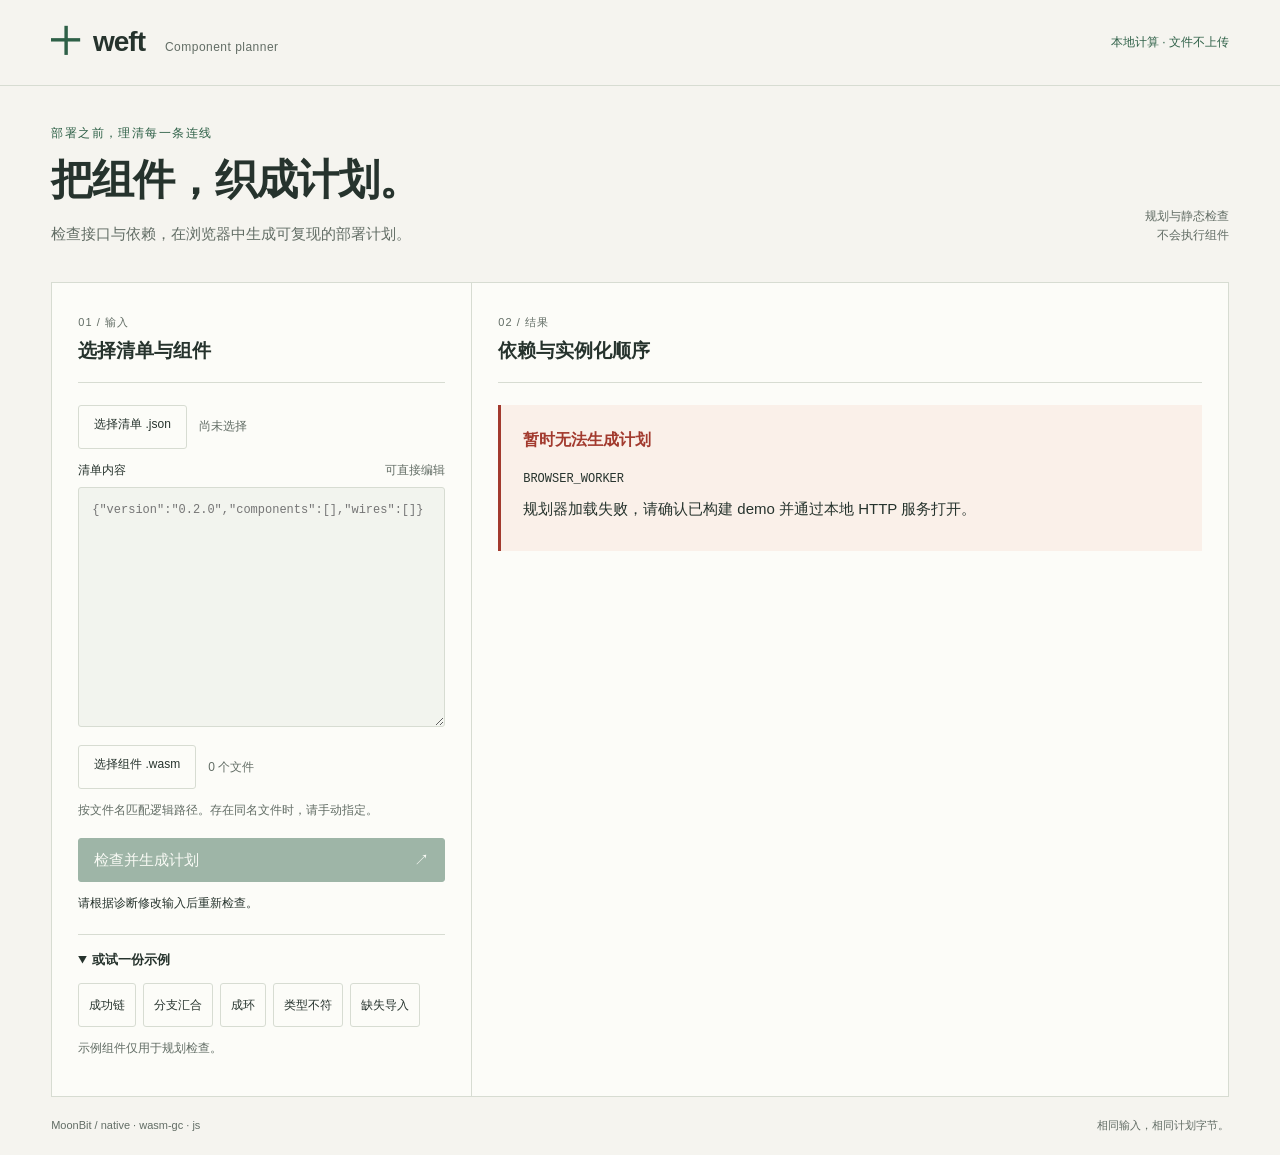
==== demo/index.html @ 41f1020a "feat: add local browser planner and five verified examples" ====
<!doctype html>
<html lang="zh-CN"><head><meta charset="utf-8"><meta name="viewport" content="width=device-width,initial-scale=1"><meta name="color-scheme" content="light"><meta http-equiv="Content-Security-Policy" content="default-src 'self'; script-src 'self'; style-src 'self'; connect-src 'self'; worker-src 'self'; img-src 'self' data:; object-src 'none'; base-uri 'none'"><title>weft · 本地规划工作台</title><link rel="stylesheet" href="style.css"></head>
<body><header><a class="brand" href="./" aria-label="weft 首页"><span class="weave" aria-hidden="true">╋</span> weft<span class="subbrand">Component planner</span></a><span class="local">本地计算 · 文件不上传</span></header>
<main><div class="intro"><div><p class="eyebrow">部署之前，理清每一条连线</p><h1>把组件，织成计划。</h1><p>检查接口与依赖，在浏览器中生成可复现的部署计划。</p></div><p class="boundary">规划与静态检查<br><strong>不会执行组件</strong></p></div>
<div class="workbench"><section class="inputs" aria-labelledby="input-title"><div class="section-title"><span>01 / 输入</span><h2 id="input-title">选择清单与组件</h2></div>
<div class="file-row"><label class="file-button" for="manifest-file">选择清单 .json</label><input id="manifest-file" type="file" accept=".json,application/json"><span id="manifest-name">尚未选择</span></div>
<label for="manifest">清单内容 <span>可直接编辑</span></label><textarea id="manifest" spellcheck="false" placeholder='{"version":"0.2.0","components":[],"wires":[]}'></textarea>
<div class="file-row"><label class="file-button" for="component-files">选择组件 .wasm</label><input id="component-files" type="file" multiple accept=".wasm,application/wasm"><span id="file-count">0 个文件</span></div>
<p class="hint">按文件名匹配逻辑路径。存在同名文件时，请手动指定。</p><div id="mapping" aria-label="组件与文件对应关系"></div>
<button id="check" class="primary" disabled>检查并生成计划 <span aria-hidden="true">↗</span></button><p id="status" role="status" aria-live="polite">正在准备规划器…</p>
<details class="examples" open><summary>或试一份示例</summary><div id="examples"><button data-case="chain">成功链</button><button data-case="diamond">分支汇合</button><button data-case="cycle">成环</button><button data-case="type-mismatch">类型不符</button><button data-case="missing-import">缺失导入</button></div><p class="hint">示例组件仅用于规划检查。</p></details></section>
<section class="results" aria-labelledby="result-title"><div class="section-title"><span>02 / 结果</span><h2 id="result-title">依赖与实例化顺序</h2></div><div id="empty"><div class="thread-lines" aria-hidden="true">┈┈┈┈╂┈┈┈┈<br>┈┈╂┈┈┈┈┈┈<br>┈┈┈┈┈┈╂┈┈</div><h3>从一份清单开始</h3><p>计划生成后，这里会显示实际依赖图、<br>实例顺序与规范 JSON。</p></div>
<div id="diagnostic" hidden role="alert"></div><div id="success" hidden><div class="result-toolbar"><div><span class="success-label">规划通过</span><p id="hash"></p></div><button id="download" class="primary">下载 plan.json ↓</button></div><div class="graph-scroll" tabindex="0" aria-label="依赖图可横向滚动"><svg id="graph" role="img" aria-label="实际计划依赖图"></svg></div><table><caption>实例化顺序</caption><thead><tr><th>顺序</th><th>组件</th><th>逻辑路径</th><th>输入连线</th></tr></thead><tbody id="instances"></tbody></table><details><summary>规范计划 JSON</summary><pre id="plan-json"></pre></details></div>
</section></div><footer><span>MoonBit / native · wasm-gc · js</span><span>相同输入，相同计划字节。</span></footer></main><script type="module" src="app.mjs"></script></body></html>
---- demo/style.css ----
*{box-sizing:border-box} :root{--paper:#f5f4ef;--panel:#fcfcf8;--ink:#26332d;--muted:#626d65;--line:#d7dcd2;--green:#2e6047;--red:#a23a2e} body{margin:0;background:var(--paper);color:var(--ink);font:15px/1.6 "Segoe UI","Microsoft YaHei",sans-serif}button,input,textarea,select{font:inherit}button,.file-button{min-height:44px;cursor:pointer;border:1px solid var(--line);background:var(--panel);color:var(--ink);padding:9px 15px;border-radius:3px}button:hover,.file-button:hover{border-color:var(--green);background:#edf1e9}button:disabled{opacity:.45;cursor:default}button:focus-visible,textarea:focus-visible,select:focus-visible,summary:focus-visible,a:focus-visible,.graph-scroll:focus-visible{outline:3px solid #769b7d;outline-offset:3px}header{padding:20px clamp(20px,4vw,64px);display:flex;align-items:center;justify-content:space-between;border-bottom:1px solid var(--line)}.brand{color:var(--ink);font-size:28px;font-weight:650;text-decoration:none;letter-spacing:-1px}.weave{color:var(--green);margin-right:8px}.subbrand{font-size:12px;font-weight:400;letter-spacing:.04em;margin-left:20px;color:var(--muted)}.local{font-size:12px;color:var(--green)}main{max-width:1560px;margin:auto;padding:38px clamp(20px,4vw,64px) 20px}.intro{display:flex;justify-content:space-between;align-items:flex-end;margin-bottom:36px}.eyebrow{font-size:12px;letter-spacing:.12em;color:var(--green);margin:0 0 12px}h1{font-size:clamp(30px,3.3vw,46px);line-height:1.2;letter-spacing:-1px;font-weight:600;margin:0 0 16px}.intro p:not(.eyebrow){color:var(--muted);margin:0}.boundary{text-align:right;font-size:12px;padding-left:24px}.boundary strong{font-weight:500}.workbench{display:grid;grid-template-columns:minmax(310px,420px) minmax(0,1fr);border:1px solid var(--line);background:var(--panel)}.inputs{padding:26px;border-right:1px solid var(--line)}.results{min-width:0;padding:26px}.section-title{border-bottom:1px solid var(--line);padding-bottom:16px;margin-bottom:22px}.section-title>span{font-size:11px;color:var(--muted);letter-spacing:.1em}h2{font-size:19px;font-weight:600;margin:3px 0 0}.file-row{display:flex;align-items:center;gap:12px;margin:18px 0 12px;font-size:12px;flex-wrap:wrap}.file-row>span{color:var(--muted);overflow-wrap:anywhere}input[type=file]{position:absolute;width:1px;height:1px;opacity:0;overflow:hidden}.file-row:focus-within .file-button{outline:3px solid #769b7d;outline-offset:3px}label:not(.file-button){display:block;font-size:12px;margin-bottom:7px}label>span{color:var(--muted);float:right}textarea{display:block;width:100%;height:240px;resize:vertical;border:1px solid var(--line);background:#f2f4ee;color:var(--ink);padding:13px;font:12px/1.65 Consolas,monospace;tab-size:2;border-radius:3px}select{width:100%;min-height:40px;border:1px solid var(--line);background:var(--panel);padding:6px;color:var(--ink)}.mapping-row{margin:10px 0}.mapping-row label{overflow-wrap:anywhere}.hint{font-size:12px;color:var(--muted);line-height:1.6}.primary{background:var(--green);color:#f7faf3;border-color:var(--green)}.primary:hover{background:#244d39;color:#f7faf3}#check{width:100%;margin-top:18px;display:flex;justify-content:space-between}#status{font-size:12px;margin:12px 0 20px;min-height:20px;overflow-wrap:anywhere}details{border-top:1px solid var(--line);padding-top:15px;margin-top:18px}summary{cursor:pointer;font-size:13px;font-weight:600}#examples{display:flex;flex-wrap:wrap;gap:7px;margin-top:12px}#examples button{font-size:12px;padding:7px 10px}#empty{text-align:center;min-height:430px;display:flex;flex-direction:column;justify-content:center;color:var(--muted)}#empty h3{font-size:17px;font-weight:500;color:var(--ink);margin:22px 0 0}#empty p{font-size:13px}.thread-lines{font:23px/1.65 Consolas,monospace;color:#8ba08e;letter-spacing:5px}#diagnostic{padding:22px;border-left:3px solid var(--red);background:#faf0e9;overflow-wrap:anywhere}#diagnostic h3{font-size:16px;margin:0 0 12px;color:var(--red)}#diagnostic p{margin:8px 0}#diagnostic code{font-size:12px}.result-toolbar{display:flex;gap:20px;justify-content:space-between;align-items:center;margin-bottom:15px;flex-wrap:wrap}.result-toolbar button{font-size:12px}.success-label{font-size:14px;color:var(--green);font-weight:600}#hash{font:11px Consolas,monospace;color:var(--muted);margin:5px 0}.graph-scroll{overflow:auto;border:1px solid var(--line);background:linear-gradient(90deg,#e5eadd55 1px,transparent 1px),linear-gradient(#e5eadd55 1px,transparent 1px);background-size:20px 20px}svg{display:block;min-width:100%;height:auto}.node-box{fill:#fcfcf8;stroke:#79917c}.node-text{fill:var(--ink);font:13px "Segoe UI","Microsoft YaHei",sans-serif}.edge{fill:none;stroke:#78907c;stroke-width:1.5}.edge-text{fill:#626d65;font:10px Consolas,monospace}table{width:100%;border-collapse:collapse;font-size:12px;table-layout:fixed;margin-top:20px}caption{text-align:left;font-weight:600;margin-bottom:10px}th,td{text-align:left;padding:10px 7px;border-bottom:1px solid var(--line);overflow-wrap:anywhere}th{color:var(--muted);font-weight:500}th:first-child{width:45px}th:last-child{width:80px}pre{font:11px/1.8 Consolas,monospace;white-space:pre-wrap;overflow-wrap:anywhere;max-height:340px;overflow:auto;background:#f2f4ee;padding:16px}footer{display:flex;justify-content:space-between;gap:15px;color:var(--muted);font-size:11px;margin-top:20px;flex-wrap:wrap}[hidden]{display:none!important}@media(max-width:880px){.workbench{grid-template-columns:1fr}.inputs{border-right:0;border-bottom:1px solid var(--line)}.results{padding:22px}.boundary{display:none}.intro{margin-bottom:25px}.subbrand{display:none}header{padding:16px 20px}main{padding-top:28px}.inputs{padding:22px}#empty{min-height:260px}}
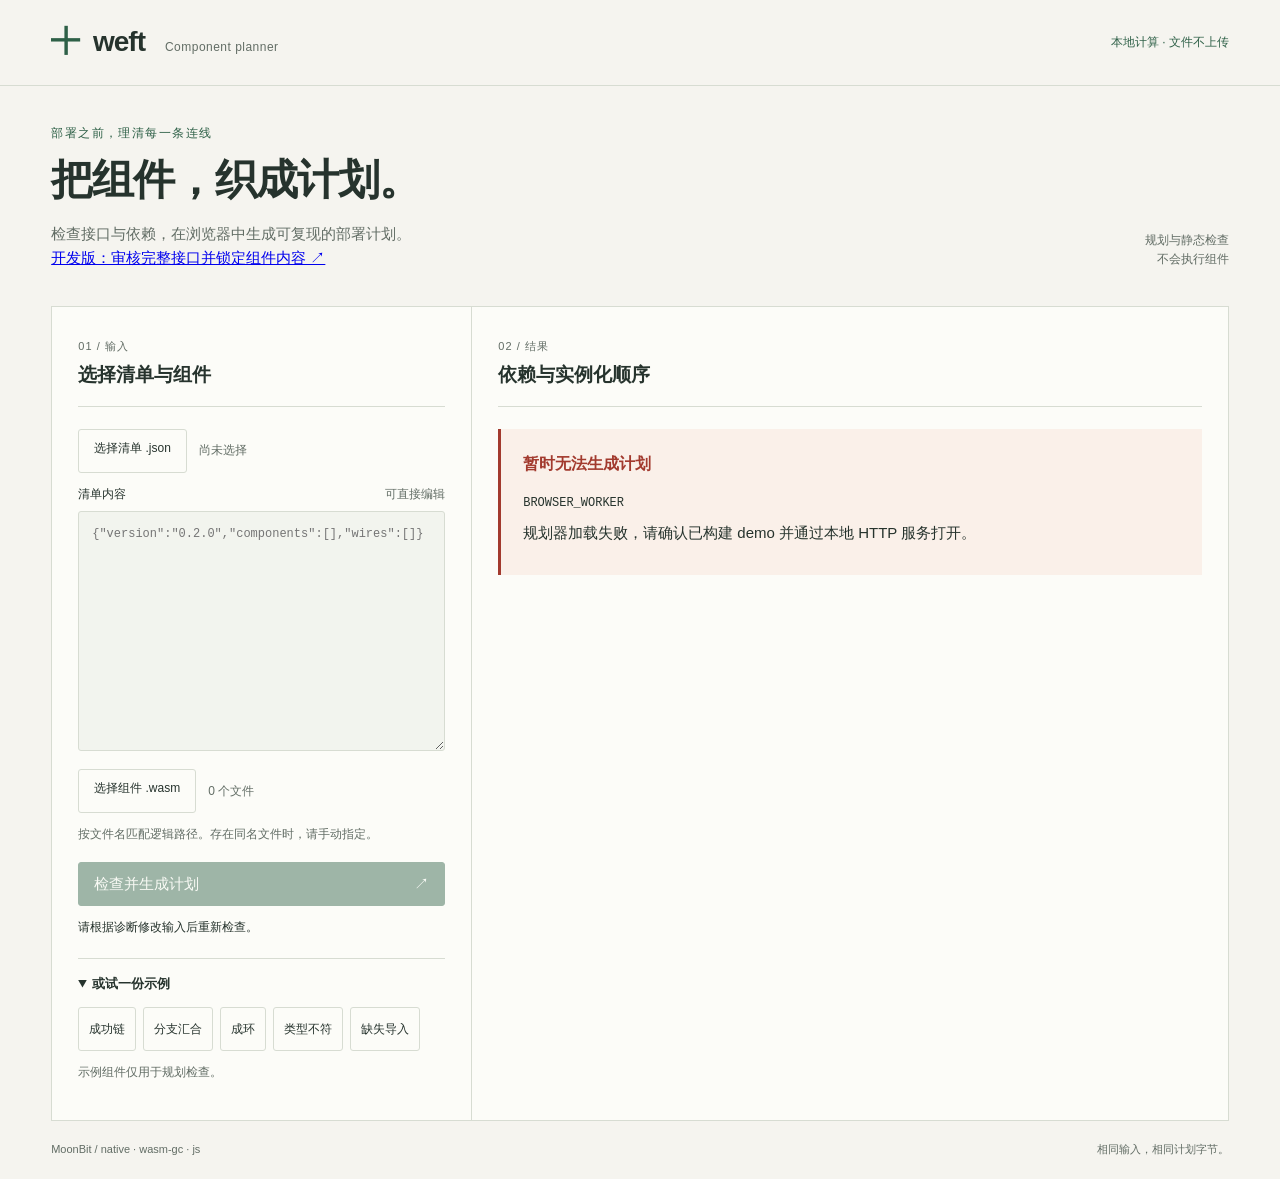
==== commit 05529c76: "feat: export reviewed deployment plan and lock in local browser" ====
--- a/demo/index.html
+++ b/demo/index.html
@@ -1,7 +1,7 @@
 <!doctype html>
 <html lang="zh-CN"><head><meta charset="utf-8"><meta name="viewport" content="width=device-width,initial-scale=1"><meta name="color-scheme" content="light"><meta http-equiv="Content-Security-Policy" content="default-src 'self'; script-src 'self'; style-src 'self'; connect-src 'self'; worker-src 'self'; img-src 'self' data:; object-src 'none'; base-uri 'none'"><title>weft · 本地规划工作台</title><link rel="stylesheet" href="style.css"></head>
 <body><header><a class="brand" href="./" aria-label="weft 首页"><span class="weave" aria-hidden="true">╋</span> weft<span class="subbrand">Component planner</span></a><span class="local">本地计算 · 文件不上传</span></header>
-<main><div class="intro"><div><p class="eyebrow">部署之前，理清每一条连线</p><h1>把组件，织成计划。</h1><p>检查接口与依赖，在浏览器中生成可复现的部署计划。</p></div><p class="boundary">规划与静态检查<br><strong>不会执行组件</strong></p></div>
+<main><div class="intro"><div><p class="eyebrow">部署之前，理清每一条连线</p><h1>把组件，织成计划。</h1><p>检查接口与依赖，在浏览器中生成可复现的部署计划。</p><p><a href="deployment.html">开发版：审核完整接口并锁定组件内容 ↗</a></p></div><p class="boundary">规划与静态检查<br><strong>不会执行组件</strong></p></div>
 <div class="workbench"><section class="inputs" aria-labelledby="input-title"><div class="section-title"><span>01 / 输入</span><h2 id="input-title">选择清单与组件</h2></div>
 <div class="file-row"><label class="file-button" for="manifest-file">选择清单 .json</label><input id="manifest-file" type="file" accept=".json,application/json"><span id="manifest-name">尚未选择</span></div>
 <label for="manifest">清单内容 <span>可直接编辑</span></label><textarea id="manifest" spellcheck="false" placeholder='{"version":"0.2.0","components":[],"wires":[]}'></textarea>
--- a/demo/style.css
+++ b/demo/style.css
@@ -1 +1,2 @@
 *{box-sizing:border-box} :root{--paper:#f5f4ef;--panel:#fcfcf8;--ink:#26332d;--muted:#626d65;--line:#d7dcd2;--green:#2e6047;--red:#a23a2e} body{margin:0;background:var(--paper);color:var(--ink);font:15px/1.6 "Segoe UI","Microsoft YaHei",sans-serif}button,input,textarea,select{font:inherit}button,.file-button{min-height:44px;cursor:pointer;border:1px solid var(--line);background:var(--panel);color:var(--ink);padding:9px 15px;border-radius:3px}button:hover,.file-button:hover{border-color:var(--green);background:#edf1e9}button:disabled{opacity:.45;cursor:default}button:focus-visible,textarea:focus-visible,select:focus-visible,summary:focus-visible,a:focus-visible,.graph-scroll:focus-visible{outline:3px solid #769b7d;outline-offset:3px}header{padding:20px clamp(20px,4vw,64px);display:flex;align-items:center;justify-content:space-between;border-bottom:1px solid var(--line)}.brand{color:var(--ink);font-size:28px;font-weight:650;text-decoration:none;letter-spacing:-1px}.weave{color:var(--green);margin-right:8px}.subbrand{font-size:12px;font-weight:400;letter-spacing:.04em;margin-left:20px;color:var(--muted)}.local{font-size:12px;color:var(--green)}main{max-width:1560px;margin:auto;padding:38px clamp(20px,4vw,64px) 20px}.intro{display:flex;justify-content:space-between;align-items:flex-end;margin-bottom:36px}.eyebrow{font-size:12px;letter-spacing:.12em;color:var(--green);margin:0 0 12px}h1{font-size:clamp(30px,3.3vw,46px);line-height:1.2;letter-spacing:-1px;font-weight:600;margin:0 0 16px}.intro p:not(.eyebrow){color:var(--muted);margin:0}.boundary{text-align:right;font-size:12px;padding-left:24px}.boundary strong{font-weight:500}.workbench{display:grid;grid-template-columns:minmax(310px,420px) minmax(0,1fr);border:1px solid var(--line);background:var(--panel)}.inputs{padding:26px;border-right:1px solid var(--line)}.results{min-width:0;padding:26px}.section-title{border-bottom:1px solid var(--line);padding-bottom:16px;margin-bottom:22px}.section-title>span{font-size:11px;color:var(--muted);letter-spacing:.1em}h2{font-size:19px;font-weight:600;margin:3px 0 0}.file-row{display:flex;align-items:center;gap:12px;margin:18px 0 12px;font-size:12px;flex-wrap:wrap}.file-row>span{color:var(--muted);overflow-wrap:anywhere}input[type=file]{position:absolute;width:1px;height:1px;opacity:0;overflow:hidden}.file-row:focus-within .file-button{outline:3px solid #769b7d;outline-offset:3px}label:not(.file-button){display:block;font-size:12px;margin-bottom:7px}label>span{color:var(--muted);float:right}textarea{display:block;width:100%;height:240px;resize:vertical;border:1px solid var(--line);background:#f2f4ee;color:var(--ink);padding:13px;font:12px/1.65 Consolas,monospace;tab-size:2;border-radius:3px}select{width:100%;min-height:40px;border:1px solid var(--line);background:var(--panel);padding:6px;color:var(--ink)}.mapping-row{margin:10px 0}.mapping-row label{overflow-wrap:anywhere}.hint{font-size:12px;color:var(--muted);line-height:1.6}.primary{background:var(--green);color:#f7faf3;border-color:var(--green)}.primary:hover{background:#244d39;color:#f7faf3}#check{width:100%;margin-top:18px;display:flex;justify-content:space-between}#status{font-size:12px;margin:12px 0 20px;min-height:20px;overflow-wrap:anywhere}details{border-top:1px solid var(--line);padding-top:15px;margin-top:18px}summary{cursor:pointer;font-size:13px;font-weight:600}#examples{display:flex;flex-wrap:wrap;gap:7px;margin-top:12px}#examples button{font-size:12px;padding:7px 10px}#empty{text-align:center;min-height:430px;display:flex;flex-direction:column;justify-content:center;color:var(--muted)}#empty h3{font-size:17px;font-weight:500;color:var(--ink);margin:22px 0 0}#empty p{font-size:13px}.thread-lines{font:23px/1.65 Consolas,monospace;color:#8ba08e;letter-spacing:5px}#diagnostic{padding:22px;border-left:3px solid var(--red);background:#faf0e9;overflow-wrap:anywhere}#diagnostic h3{font-size:16px;margin:0 0 12px;color:var(--red)}#diagnostic p{margin:8px 0}#diagnostic code{font-size:12px}.result-toolbar{display:flex;gap:20px;justify-content:space-between;align-items:center;margin-bottom:15px;flex-wrap:wrap}.result-toolbar button{font-size:12px}.success-label{font-size:14px;color:var(--green);font-weight:600}#hash{font:11px Consolas,monospace;color:var(--muted);margin:5px 0}.graph-scroll{overflow:auto;border:1px solid var(--line);background:linear-gradient(90deg,#e5eadd55 1px,transparent 1px),linear-gradient(#e5eadd55 1px,transparent 1px);background-size:20px 20px}svg{display:block;min-width:100%;height:auto}.node-box{fill:#fcfcf8;stroke:#79917c}.node-text{fill:var(--ink);font:13px "Segoe UI","Microsoft YaHei",sans-serif}.edge{fill:none;stroke:#78907c;stroke-width:1.5}.edge-text{fill:#626d65;font:10px Consolas,monospace}table{width:100%;border-collapse:collapse;font-size:12px;table-layout:fixed;margin-top:20px}caption{text-align:left;font-weight:600;margin-bottom:10px}th,td{text-align:left;padding:10px 7px;border-bottom:1px solid var(--line);overflow-wrap:anywhere}th{color:var(--muted);font-weight:500}th:first-child{width:45px}th:last-child{width:80px}pre{font:11px/1.8 Consolas,monospace;white-space:pre-wrap;overflow-wrap:anywhere;max-height:340px;overflow:auto;background:#f2f4ee;padding:16px}footer{display:flex;justify-content:space-between;gap:15px;color:var(--muted);font-size:11px;margin-top:20px;flex-wrap:wrap}[hidden]{display:none!important}@media(max-width:880px){.workbench{grid-template-columns:1fr}.inputs{border-right:0;border-bottom:1px solid var(--line)}.results{padding:22px}.boundary{display:none}.intro{margin-bottom:25px}.subbrand{display:none}header{padding:16px 20px}main{padding-top:28px}.inputs{padding:22px}#empty{min-height:260px}}
+.results #hash{overflow-wrap:anywhere}
